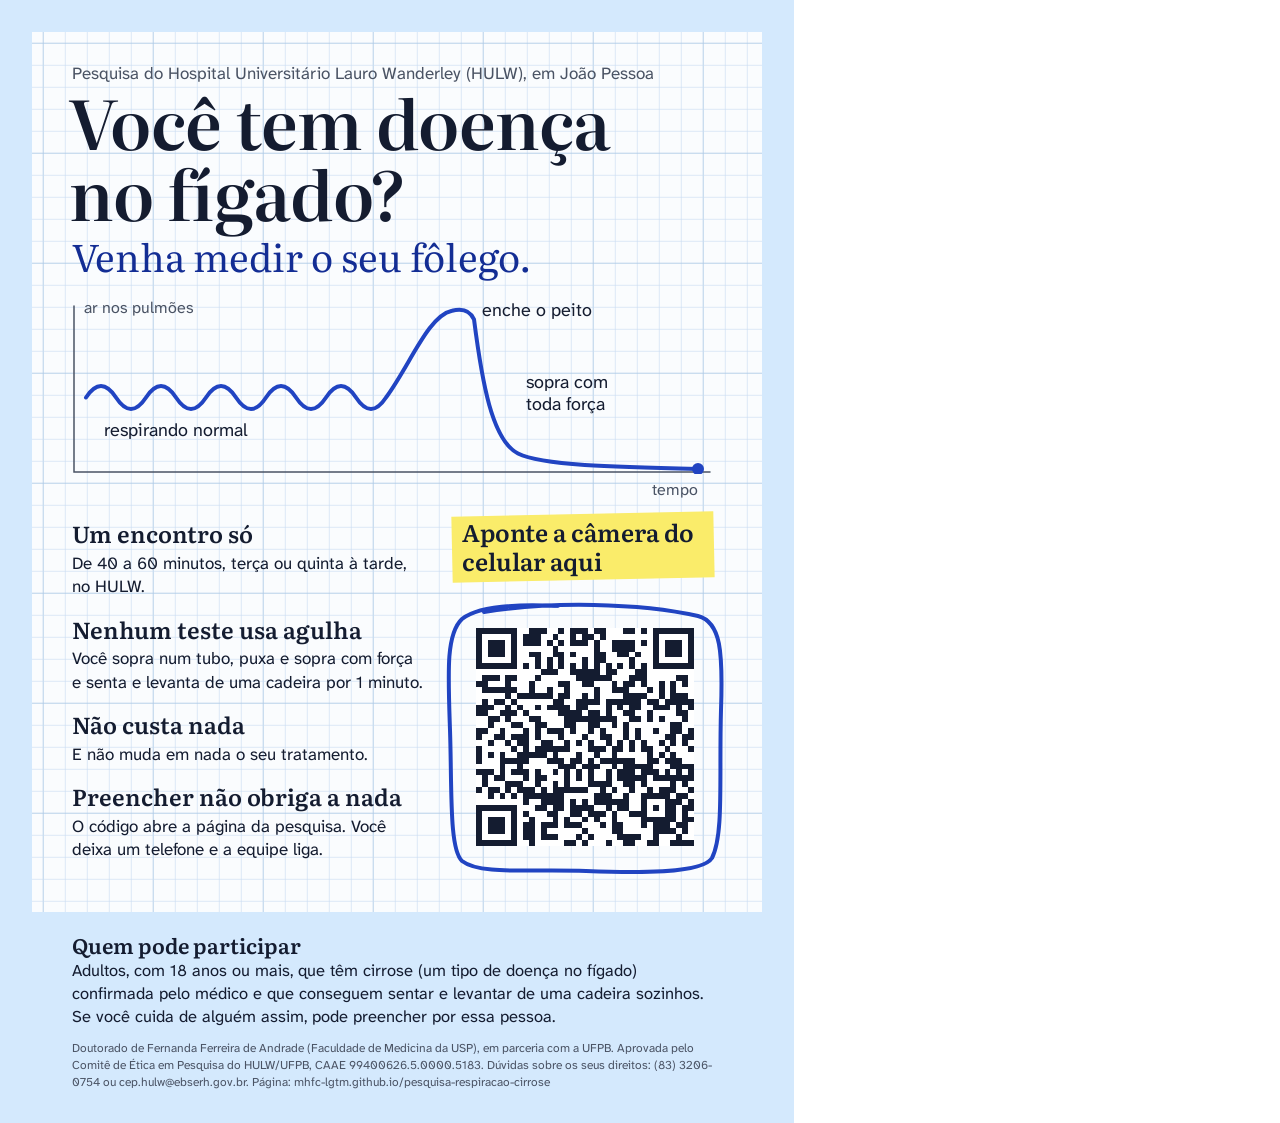
==== cartaz/index.html @ 1b1045a8 "Cartaz A4 com QR code para divulgar a pesquisa no HULW Co-Authored-By: Claude Opus 5.5 <noreply@anth" ====
<!doctype html>
<html lang="pt-BR">
<head>
  <meta charset="utf-8">
  <meta name="viewport" content="width=device-width, initial-scale=1">
  <title>Cartaz: respiração e fígado</title>
  <meta name="robots" content="noindex">
  <link rel="preconnect" href="https://fonts.googleapis.com">
  <link rel="preconnect" href="https://fonts.gstatic.com" crossorigin>
  <link rel="stylesheet" href="https://fonts.googleapis.com/css2?family=Atkinson+Hyperlegible+Next:wght@400;700&family=Literata:opsz,wght@7..72,400;7..72,600&display=swap">
  <style>
    /* Cartaz A4 (794 x 1123 px) para imprimir e afixar no HULW.
       Mesma identidade do site: folha quadriculada sobre a mesa azul-céu,
       traço de caneta azul e marca-texto. Tudo em posição absoluta para
       a importação no Canva manter o lugar de cada elemento. */
    html, body { margin: 0; background: #FFFFFF; }
    .pagina {
      position: relative; width: 794px; height: 1123px; overflow: hidden;
      background: #D4E9FD; color: #141C30;
      font-family: "Atkinson Hyperlegible Next", "Segoe UI", sans-serif;
    }
    .abs { position: absolute; margin: 0; }
    .serif { font-family: "Literata", Georgia, serif; }

    .folha { left: 32px; top: 32px; width: 730px; height: 880px; }

    .quem-faz { left: 72px; top: 62px; width: 640px; font-size: 17px; line-height: 1.3; color: #4A5364; }
    .titulo { left: 69px; top: 86px; width: 580px; font-size: 68px; line-height: 1.04; font-weight: 600; letter-spacing: -0.01em; }
    .convite { left: 72px; top: 234px; width: 640px; font-size: 38px; line-height: 1.15; font-weight: 400; color: #132D94; }

    .traco { left: 72px; top: 304px; width: 640px; height: 170px; }
    .rotulo { font-size: 16px; line-height: 1.2; color: #4A5364; }
    .r-eixo { left: 84px; top: 298px; }
    .r-tempo { left: 652px; top: 480px; }
    .r-normal { left: 104px; top: 420px; font-size: 18px; color: #141C30; }
    .r-enche { left: 482px; top: 300px; font-size: 18px; color: #141C30; }
    .r-sopra { left: 526px; top: 372px; width: 110px; font-size: 18px; color: #141C30; }

    .fatos { left: 72px; top: 520px; width: 352px; }
    .fato { margin: 0 0 17px; }
    .fato h2 { margin: 0 0 4px; font-family: "Literata", Georgia, serif; font-size: 23px; line-height: 1.2; font-weight: 600; }
    .fato p { margin: 0; font-size: 17px; line-height: 1.38; }

    .marca { left: 452px; top: 514px; width: 262px; height: 66px; background: #FAEC6A; transform: rotate(-1.2deg); }
    .aponte { left: 462px; top: 518px; width: 250px; font-size: 24px; line-height: 1.2; font-weight: 600; }
    .laco { left: 440px; top: 592px; width: 290px; height: 290px; }
    .qr { left: 476px; top: 628px; width: 218px; height: 218px; image-rendering: pixelated; }

    .quem-pode-h { left: 72px; top: 932px; width: 650px; font-size: 21px; line-height: 1.2; font-weight: 600; }
    .quem-pode { left: 72px; top: 960px; width: 650px; font-size: 16.5px; line-height: 1.38; }
    .creditos { left: 72px; top: 1040px; width: 650px; font-size: 12px; line-height: 1.42; color: #4A5364; }
  </style>
</head>
<body>
  <div class="pagina" data-document-role="page" data-label="Cartaz A4">
    <img class="abs folha" src="grade.png" alt="">

    <p class="abs quem-faz">Pesquisa do Hospital Universitário Lauro Wanderley (HULW), em João Pessoa</p>
    <h1 class="abs titulo serif">Você tem doença no fígado?</h1>
    <p class="abs convite serif">Venha medir o seu fôlego.</p>

    <img class="abs traco" src="traco.svg" alt="Desenho de um exame de respiração: a linha sobe e desce devagar na respiração normal, sobe bem alto quando a pessoa enche o peito e cai rápido quando ela sopra com toda força.">
    <p class="abs rotulo r-eixo">ar nos pulmões</p>
    <p class="abs rotulo r-tempo">tempo</p>
    <p class="abs rotulo r-normal">respirando normal</p>
    <p class="abs rotulo r-enche">enche o peito</p>
    <p class="abs rotulo r-sopra">sopra com toda força</p>

    <div class="abs fatos">
      <div class="fato">
        <h2>Um encontro só</h2>
        <p>De 40 a 60 minutos, terça ou quinta à tarde, no HULW.</p>
      </div>
      <div class="fato">
        <h2>Nenhum teste usa agulha</h2>
        <p>Você sopra num tubo, puxa e sopra com força e senta e levanta de uma cadeira por 1 minuto.</p>
      </div>
      <div class="fato">
        <h2>Não custa nada</h2>
        <p>E não muda em nada o seu tratamento.</p>
      </div>
      <div class="fato">
        <h2>Preencher não obriga a nada</h2>
        <p>O código abre a página da pesquisa. Você deixa um telefone e a equipe liga.</p>
      </div>
    </div>

    <div class="abs marca"></div>
    <p class="abs aponte serif">Aponte a câmera do celular aqui</p>
    <img class="abs laco" src="laco.svg" alt="">
    <img class="abs qr" src="qr.png" alt="Código QR que abre a página da pesquisa: mhfc-lgtm.github.io/pesquisa-respiracao-cirrose">

    <p class="abs quem-pode-h serif">Quem pode participar</p>
    <p class="abs quem-pode">Adultos, com 18 anos ou mais, que têm cirrose (um tipo de doença no fígado) confirmada pelo médico e que conseguem sentar e levantar de uma cadeira sozinhos. Se você cuida de alguém assim, pode preencher por essa pessoa.</p>
    <p class="abs creditos">Doutorado de Fernanda Ferreira de Andrade (Faculdade de Medicina da USP), em parceria com a UFPB. Aprovada pelo Comitê de Ética em Pesquisa do HULW/UFPB, CAAE 99400626.5.0000.5183. Dúvidas sobre os seus direitos: (83) 3206-0754 ou cep.hulw@ebserh.gov.br. Página: mhfc-lgtm.github.io/pesquisa-respiracao-cirrose</p>
  </div>
</body>
</html>
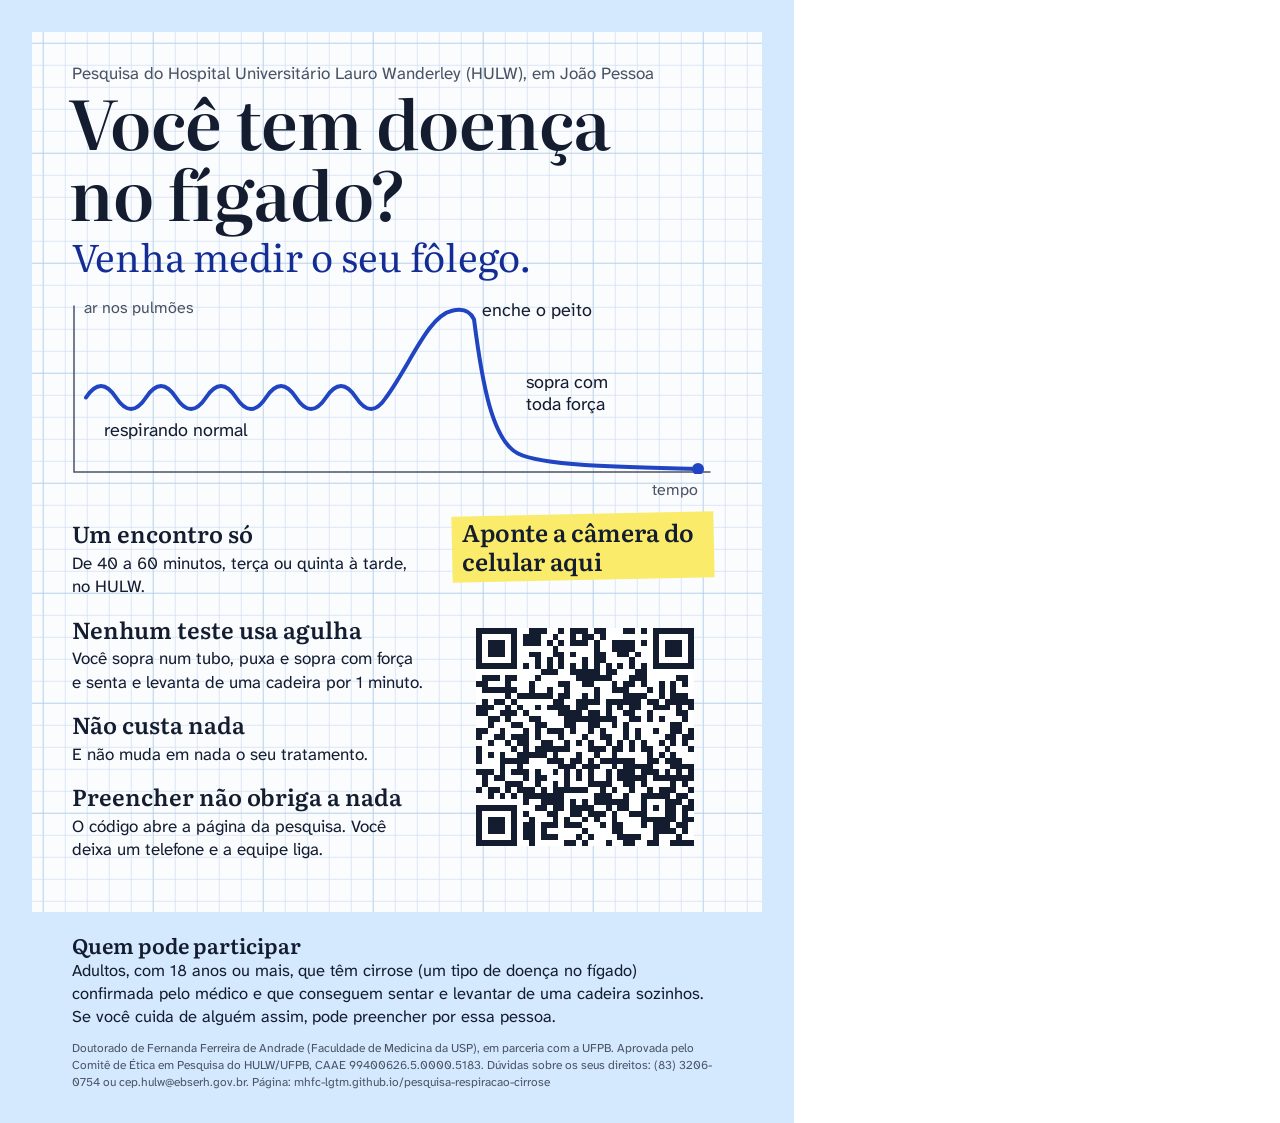
==== commit aa8e8725: "Cartaz: tira o laço azul em volta do QR Co-Authored-By: Claude Opus 5.5 <noreply@anthropic.com>" ====
--- a/cartaz/index.html
+++ b/cartaz/index.html
@@ -43,7 +43,6 @@
 
     .marca { left: 452px; top: 514px; width: 262px; height: 66px; background: #FAEC6A; transform: rotate(-1.2deg); }
     .aponte { left: 462px; top: 518px; width: 250px; font-size: 24px; line-height: 1.2; font-weight: 600; }
-    .laco { left: 440px; top: 592px; width: 290px; height: 290px; }
     .qr { left: 476px; top: 628px; width: 218px; height: 218px; image-rendering: pixelated; }
 
     .quem-pode-h { left: 72px; top: 932px; width: 650px; font-size: 21px; line-height: 1.2; font-weight: 600; }
@@ -87,7 +86,6 @@
 
     <div class="abs marca"></div>
     <p class="abs aponte serif">Aponte a câmera do celular aqui</p>
-    <img class="abs laco" src="laco.svg" alt="">
     <img class="abs qr" src="qr.png" alt="Código QR que abre a página da pesquisa: mhfc-lgtm.github.io/pesquisa-respiracao-cirrose">
 
     <p class="abs quem-pode-h serif">Quem pode participar</p>
